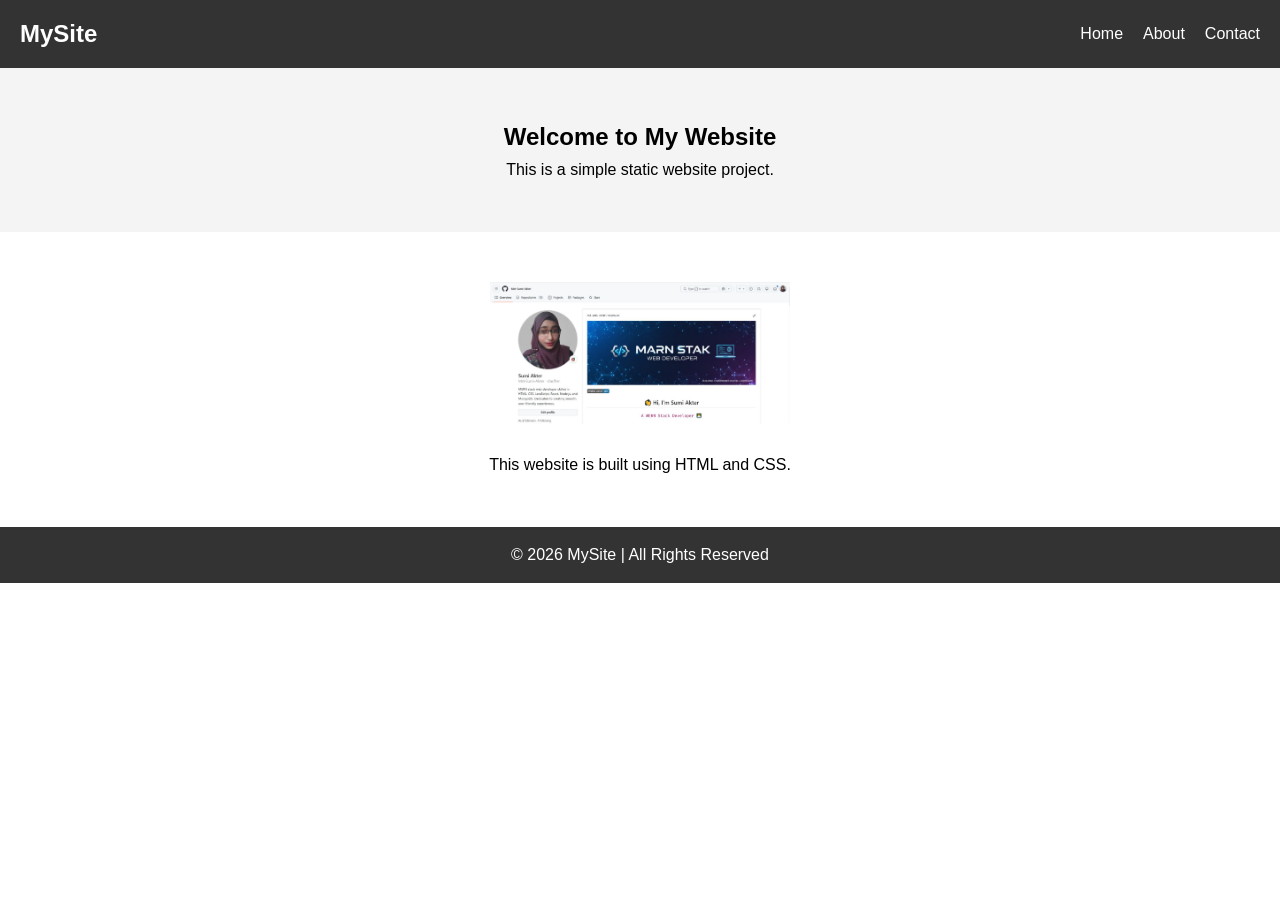
==== index.html @ 9dfef7d5 "creat folder structure" ====
<!DOCTYPE html>
<html lang="en">
<head>
  <meta charset="UTF-8">
  <meta name="viewport" content="width=device-width, initial-scale=1.0">
  <title>Home</title>
  <link rel="stylesheet" href="style.css">
</head>
<body>

  <!-- Navbar -->
  <nav>
    <h2>MySite</h2>
    <ul>
      <li><a href="index.html">Home</a></li>
      <li><a href="about.html">About</a></li>
      <li><a href="contact.html">Contact</a></li>
    </ul>
  </nav>

  <!-- Hero Section -->
  <section class="hero">
    <h1>Welcome to My Website</h1>
    <p>This is a simple static website project.</p>
  </section>

  <!-- Image Section -->
  <section class="content">
    <img src="images/github.JPG" alt="Sample Image">
    <p>This website is built using HTML and CSS.</p>
  </section>

  <!-- Footer -->
  <footer>
    <p>© 2026 MySite | All Rights Reserved</p>
  </footer>

</body>
</html>
---- style.css ----
/* Reset */
* {
  margin: 0;
  padding: 0;
  box-sizing: border-box;
}

/* Body */
body {
  font-family: Arial, sans-serif;
  line-height: 1.6;
}

/* Navbar */
nav {
  display: flex;
  justify-content: space-between;
  align-items: center;
  background: #333;
  color: #fff;
  padding: 15px 20px;
}

nav ul {
  list-style: none;
  display: flex;
}

nav ul li {
  margin-left: 20px;
}

nav ul li a {
  color: white;
  text-decoration: none;
}

/* Hero */
.hero {
  text-align: center;
  padding: 50px;
  background: #f4f4f4;
}

/* Content */
.content {
  padding: 30px;
  text-align: center;
}

.content img {
  width: 300px;
  margin: 20px 0;
}

/* Form */
form {
  display: flex;
  flex-direction: column;
  max-width: 400px;
  margin: auto;
}

form input,
form textarea {
  margin: 10px 0;
  padding: 10px;
}

form button {
  padding: 10px;
  background: #333;
  color: white;
  border: none;
}

/* Footer */
footer {
  text-align: center;
  padding: 15px;
  background: #333;
  color: white;
  margin-top: 20px;
}

/* Responsive Design */
@media (max-width: 768px) {
  nav {
    flex-direction: column;
  }

  nav ul {
    flex-direction: column;
    margin-top: 10px;
  }

  nav ul li {
    margin: 10px 0;
  }

  .content img {
    width: 100%;
  }
}
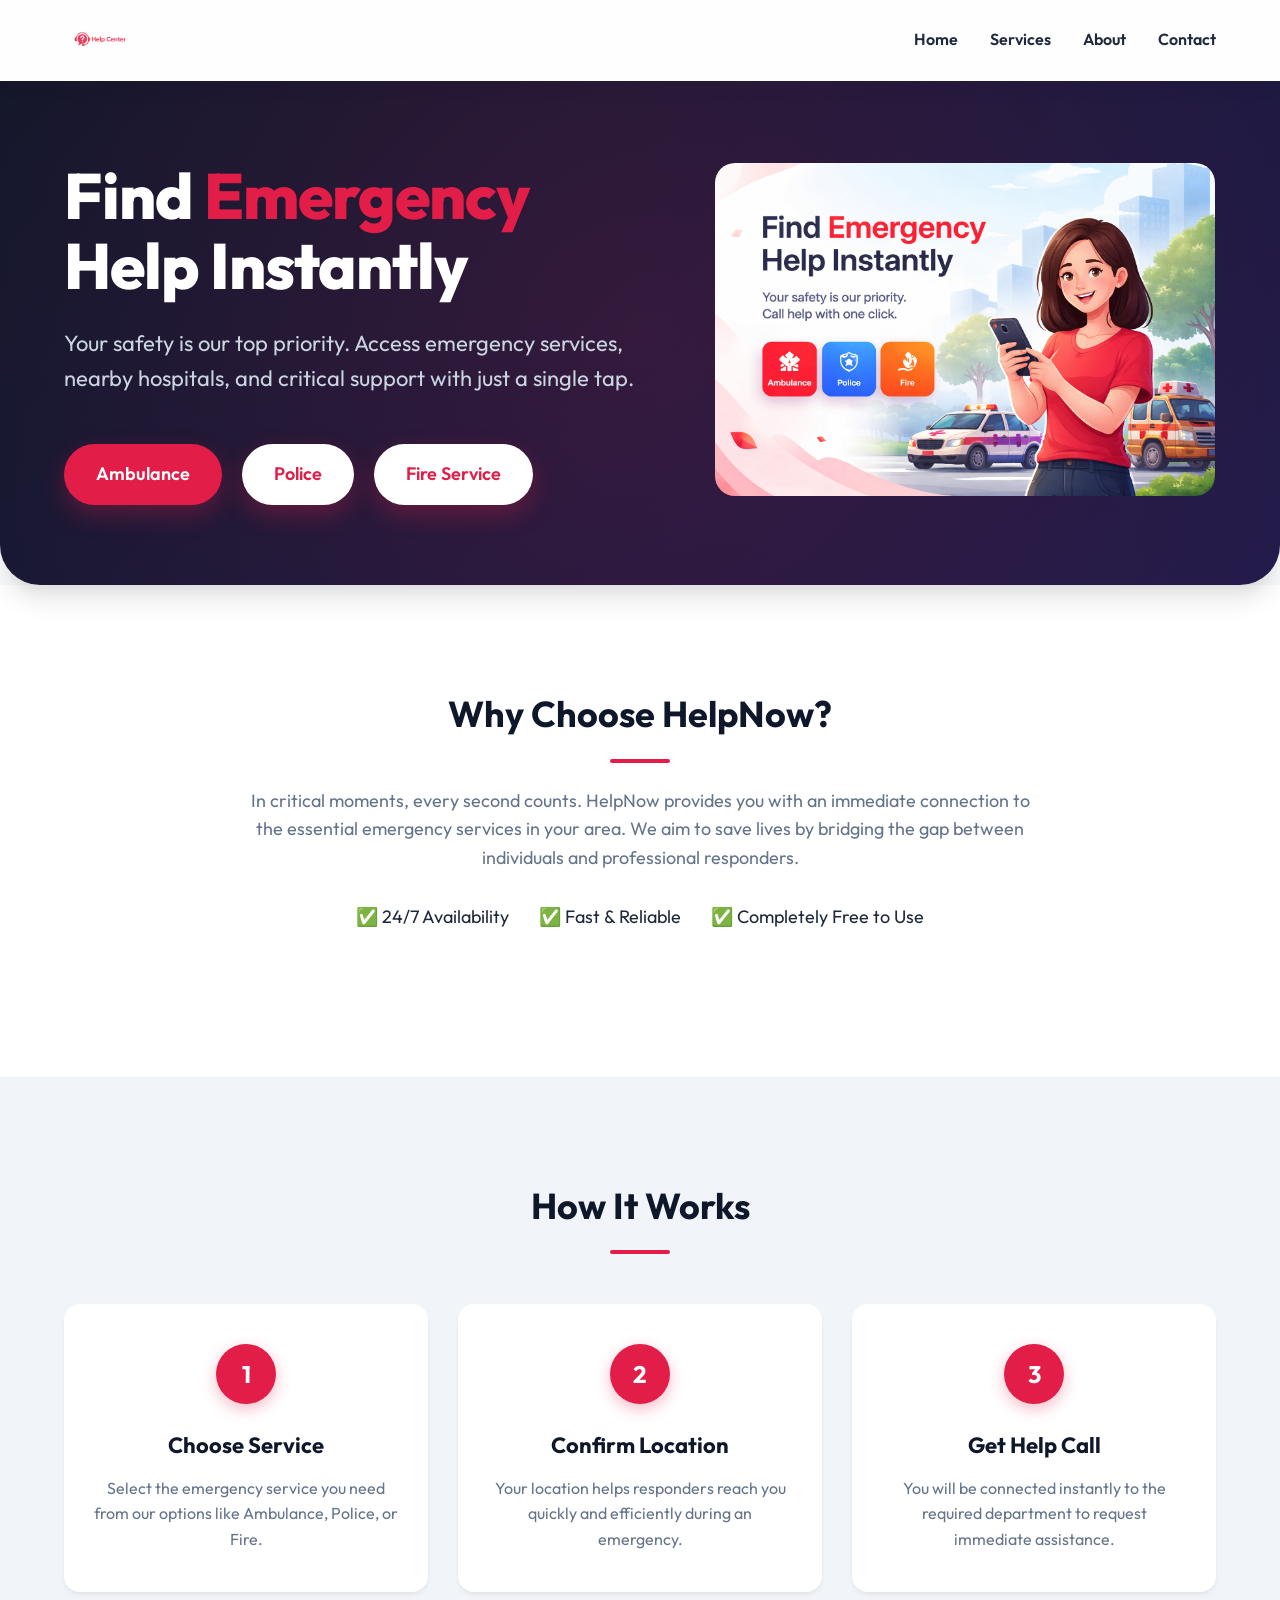
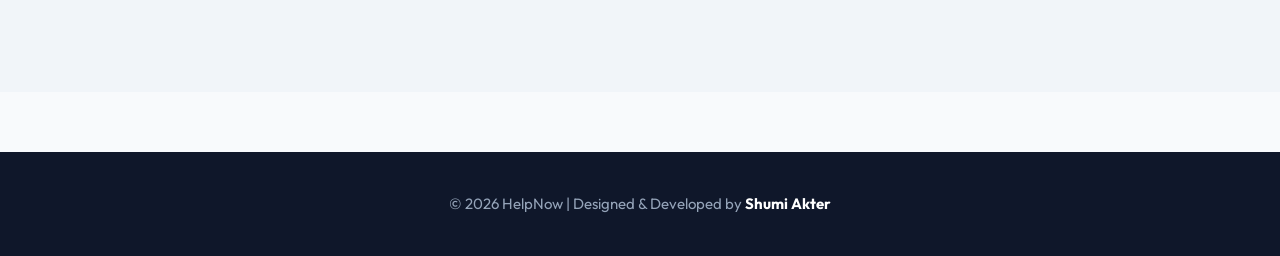
==== commit 0f5237e9: "design complete" ====
--- a/index.html
+++ b/index.html
@@ -3,37 +3,99 @@
 <head>
   <meta charset="UTF-8">
   <meta name="viewport" content="width=device-width, initial-scale=1.0">
-  <title>Home</title>
+  <title>Emergency Help Finder | HelpNow</title>
   <link rel="stylesheet" href="style.css">
 </head>
 <body>
 
-  <!-- Navbar -->
-  <nav>
-    <h2>MySite</h2>
-    <ul>
-      <li><a href="index.html">Home</a></li>
-      <li><a href="about.html">About</a></li>
-      <li><a href="contact.html">Contact</a></li>
-    </ul>
-  </nav>
+<!-- Navbar -->
+<nav class="navbar">
+  <a href="index.html" class="logo">
+    <img src="images/logo.png" alt="HelpNow Logo" style="height: 48px;">
+  </a>
+  <ul class="nav-links">
+    <li><a href="index.html">Home</a></li>
+    <li><a href="services.html">Services</a></li>
+    <li><a href="about.html">About</a></li>
+    <li><a href="contact.html">Contact</a></li>
+  </ul>
+</nav>
 
-  <!-- Hero Section -->
-  <section class="hero">
-    <h1>Welcome to My Website</h1>
-    <p>This is a simple static website project.</p>
-  </section>
+<!-- Hero Section -->
+<section class="hero">
+  <div class="container hero-container">
+    <div class="hero-text">
+      <h1>Find <span>Emergency</span> Help Instantly</h1>
+      <p>Your safety is our top priority. Access emergency services, nearby hospitals, and critical support with just a single tap.</p>
+      <div class="hero-buttons">
+        <a href="#toast-ambulance" class="btn emergency-btn"> Ambulance</a>
+        <a href="#toast-police" class="btn emergency-btn"> Police</a>
+        <a href="#toast-fire" class="btn emergency-btn"> Fire Service</a>
+      </div>
+    </div>
+    <div class="hero-image">
+      <img src="images/image1.png" alt="Emergency Help Finder">
+    </div>
+  </div>
+</section>
 
-  <!-- Image Section -->
-  <section class="content">
-    <img src="images/github.JPG" alt="Sample Image">
-    <p>This website is built using HTML and CSS.</p>
-  </section>
+<!-- Info Section -->
+<section class="info-section">
+  <div class="container">
+    <div class="info-text">
+      <h2 style="text-align: center;">Why Choose HelpNow?</h2>
+      <p style="text-align: center; max-width: 800px; margin: 0 auto 30px;">In critical moments, every second counts. HelpNow provides you with an immediate connection to the essential emergency services in your area. We aim to save lives by bridging the gap between individuals and professional responders.</p>
+      <ul style="display: flex; justify-content: center; gap: 30px; flex-wrap: wrap;">
+        <li>✅ 24/7 Availability</li>
+        <li>✅ Fast & Reliable</li>
+        <li>✅ Completely Free to Use</li>
+      </ul>
+    </div>
+  </div>
+</section>
 
-  <!-- Footer -->
-  <footer>
-    <p>© 2026 MySite | All Rights Reserved</p>
-  </footer>
+<!-- How It Works Section -->
+<section class="how-it-works">
+  <div class="container">
+    <h2>How It Works</h2>
+    <div class="steps-grid">
+      <div class="step-card">
+        <div class="step-number">1</div>
+        <h3>Choose Service</h3>
+        <p>Select the emergency service you need from our options like Ambulance, Police, or Fire.</p>
+      </div>
+      <div class="step-card">
+        <div class="step-number">2</div>
+        <h3>Confirm Location</h3>
+        <p>Your location helps responders reach you quickly and efficiently during an emergency.</p>
+      </div>
+      <div class="step-card">
+        <div class="step-number">3</div>
+        <h3>Get Help Call</h3>
+        <p>You will be connected instantly to the required department to request immediate assistance.</p>
+      </div>
+    </div>
+  </div>
+</section>
+
+<!-- Footer -->
+<footer>
+  <p>© 2026 HelpNow | Designed & Developed by <strong>Shumi Akter</strong></p>
+</footer>
+
+<!-- CSS Toasts -->
+<div id="toast-ambulance" class="css-toast">
+  <span>✅ Connecting to Ambulance... <a href="tel:999" style="color:var(--primary); font-weight:bold; margin-left:10px;">Proceed</a></span>
+  <a href="#" class="toast-close">✖</a>
+</div>
+<div id="toast-police" class="css-toast">
+  <span>✅ Connecting to Police... <a href="tel:999" style="color:var(--primary); font-weight:bold; margin-left:10px;">Proceed</a></span>
+  <a href="#" class="toast-close">✖</a>
+</div>
+<div id="toast-fire" class="css-toast">
+  <span>✅ Connecting to Fire Station... <a href="tel:999" style="color:var(--primary); font-weight:bold; margin-left:10px;">Proceed</a></span>
+  <a href="#" class="toast-close">✖</a>
+</div>
 
 </body>
 </html>
--- a/style.css
+++ b/style.css
@@ -1,104 +1,683 @@
-/* Reset */
+@import url('https://fonts.googleapis.com/css2?family=Outfit:wght@300;400;500;600;700;800&display=swap');
+
+:root {
+  --primary: #2563EB;
+  --primary-hover: #1D4ED8;
+  --danger: #E11D48;
+  --danger-hover: #BE123C;
+  --dark: #0F172A;
+  --light: #F8FAFC;
+  --white: #FFFFFF;
+  --text-main: #1E293B;
+  --text-muted: #64748B;
+  --shadow-sm: 0 4px 6px -1px rgba(0, 0, 0, 0.05), 0 2px 4px -1px rgba(0, 0, 0, 0.03);
+  --shadow-md: 0 10px 15px -3px rgba(0, 0, 0, 0.1), 0 4px 6px -2px rgba(0, 0, 0, 0.05);
+  --shadow-lg: 0 20px 25px -5px rgba(0, 0, 0, 0.1), 0 10px 10px -5px rgba(0, 0, 0, 0.04);
+  --radius: 16px;
+  --transition: all 0.3s cubic-bezier(0.4, 0, 0.2, 1);
+}
+
 * {
   margin: 0;
   padding: 0;
   box-sizing: border-box;
 }
 
-/* Body */
 body {
-  font-family: Arial, sans-serif;
+  font-family: 'Outfit', sans-serif;
+  background-color: var(--light);
+  color: var(--text-main);
   line-height: 1.6;
-}
-
-/* Navbar */
-nav {
+  overflow-x: hidden;
+}
+
+.container {
+  max-width: 1200px;
+  margin: 0 auto;
+  padding: 0 24px;
+}
+
+/* Navbar with Glassmorphism */
+.navbar {
   display: flex;
   justify-content: space-between;
   align-items: center;
-  background: #333;
-  color: #fff;
-  padding: 15px 20px;
-}
-
-nav ul {
+  padding: 16px 5%;
+  background: rgba(255, 255, 255, 0.8);
+  backdrop-filter: blur(12px);
+  -webkit-backdrop-filter: blur(12px);
+  border-bottom: 1px solid rgba(255, 255, 255, 0.3);
+  position: sticky;
+  top: 0;
+  z-index: 1000;
+  box-shadow: 0 4px 30px rgba(0, 0, 0, 0.03);
+}
+
+.logo {
+  font-weight: 800;
+  color: var(--danger);
+  font-size: 28px;
+  letter-spacing: -0.5px;
+  display: flex;
+  align-items: center;
+  gap: 8px;
+  text-decoration: none;
+}
+
+
+.nav-links {
   list-style: none;
   display: flex;
-}
-
-nav ul li {
-  margin-left: 20px;
-}
-
-nav ul li a {
-  color: white;
+  gap: 32px;
+}
+
+.nav-links li a {
   text-decoration: none;
-}
-
-/* Hero */
+  color: var(--text-main);
+  font-weight: 600;
+  font-size: 16px;
+  transition: var(--transition);
+  position: relative;
+  padding: 5px 0;
+}
+
+.nav-links li a::after {
+  content: '';
+  position: absolute;
+  bottom: 0;
+  left: 0;
+  width: 0;
+  height: 2px;
+  background-color: var(--danger);
+  transition: var(--transition);
+  border-radius: 2px;
+}
+
+.nav-links li a:hover {
+  color: var(--danger);
+}
+
+.nav-links li a:hover::after {
+  width: 100%;
+}
+
+/* Hero Section */
 .hero {
+  position: relative;
+  padding: 80px 20px;
+  background: linear-gradient(135deg, var(--dark) 0%, #1E1B4B 100%);
+  color: var(--white);
+  border-radius: 0 0 40px 40px;
+  box-shadow: var(--shadow-lg);
+  overflow: hidden;
+}
+
+.hero::before {
+  content: '';
+  position: absolute;
+  top: -50%;
+  left: -50%;
+  width: 200%;
+  height: 200%;
+  background: radial-gradient(circle, rgba(225, 29, 72, 0.15) 0%, transparent 60%);
+  animation: pulseBg 10s infinite alternate;
+}
+
+@keyframes pulseBg {
+  0% {
+    transform: scale(1);
+  }
+
+  100% {
+    transform: scale(1.1);
+  }
+}
+
+.hero .container {
+  position: relative;
+  z-index: 10;
+}
+
+.hero-container {
+  display: flex;
+  align-items: center;
+  gap: 50px;
+  text-align: left;
+}
+
+.hero-text {
+  flex: 1.2;
+}
+
+.hero-image {
+  flex: 1;
+}
+
+.hero-image img {
+  width: 100%;
+  max-width: 500px;
+  border-radius: 20px;
+  animation: float 4s ease-in-out infinite;
+}
+
+@keyframes float {
+  0% {
+    transform: translateY(0px);
+  }
+
+  50% {
+    transform: translateY(-15px);
+  }
+
+  100% {
+    transform: translateY(0px);
+  }
+}
+
+.hero h1 {
+  font-size: clamp(40px, 5vw, 64px);
+  font-weight: 800;
+  line-height: 1.1;
+  margin-bottom: 24px;
+  letter-spacing: -1px;
+}
+
+.hero h1 span {
+  color: var(--danger);
+}
+
+.hero p {
+  font-size: clamp(18px, 2vw, 22px);
+  color: #CBD5E1;
+  margin-bottom: 48px;
+  max-width: 600px;
+}
+
+.hero-buttons {
+  display: flex;
+  justify-content: flex-start;
+  gap: 20px;
+  flex-wrap: wrap;
+}
+
+/* Buttons */
+.btn {
+  display: inline-flex;
+  align-items: center;
+  justify-content: center;
+  padding: 16px 32px;
+  border-radius: 100px;
+  font-weight: 600;
+  font-size: 18px;
+  text-decoration: none;
+  transition: var(--transition);
+  cursor: pointer;
+  border: none;
+  font-family: inherit;
+  gap: 10px;
+}
+
+.emergency-btn {
+  background: var(--white);
+  color: var(--danger);
+  box-shadow: 0 10px 25px rgba(225, 29, 72, 0.3);
+  position: relative;
+  overflow: hidden;
+  z-index: 1;
+}
+
+.emergency-btn::before {
+  content: '';
+  position: absolute;
+  top: 0;
+  left: 0;
+  width: 100%;
+  height: 100%;
+  background: var(--danger);
+  z-index: -1;
+  transition: transform 0.4s cubic-bezier(0.4, 0, 0.2, 1);
+  transform: scaleX(0);
+  transform-origin: left;
+}
+
+.emergency-btn:hover {
+  color: var(--white);
+  transform: translateY(-5px);
+  box-shadow: 0 15px 30px rgba(225, 29, 72, 0.5);
+}
+
+.emergency-btn:hover::before {
+  transform: scaleX(1);
+}
+
+@keyframes pulseRing {
+  0% {
+    box-shadow: 0 0 0 0 rgba(225, 29, 72, 0.4);
+  }
+
+  70% {
+    box-shadow: 0 0 0 20px rgba(225, 29, 72, 0);
+  }
+
+  100% {
+    box-shadow: 0 0 0 0 rgba(225, 29, 72, 0);
+  }
+}
+
+.emergency-btn:first-child {
+  animation: pulseRing 2s infinite;
+  background: var(--danger);
+  color: var(--white);
+}
+
+.emergency-btn:first-child::before {
+  background: var(--danger-hover);
+}
+
+.btn-call {
+  background: var(--primary);
+  color: var(--white);
+  padding: 12px 24px;
+  font-size: 16px;
+  width: 100%;
+}
+
+.btn-call:hover {
+  background: var(--primary-hover);
+  transform: translateY(-3px);
+  box-shadow: 0 8px 20px rgba(37, 99, 235, 0.3);
+}
+
+/* Sections General */
+section:not(.hero) {
+  padding: 100px 0;
+}
+
+section h2 {
   text-align: center;
-  padding: 50px;
-  background: #f4f4f4;
-}
-
-/* Content */
-.content {
-  padding: 30px;
-  text-align: center;
-}
-
-.content img {
-  width: 300px;
-  margin: 20px 0;
-}
-
-/* Form */
+  font-size: 36px;
+  font-weight: 700;
+  margin-bottom: 48px;
+  color: var(--dark);
+  position: relative;
+}
+
+section h2::after {
+  content: '';
+  display: block;
+  width: 60px;
+  height: 4px;
+  background: var(--danger);
+  margin: 16px auto 0;
+  border-radius: 2px;
+}
+
+/* Services */
+.service-grid {
+  display: grid;
+  grid-template-columns: repeat(auto-fit, minmax(300px, 1fr));
+  gap: 32px;
+  margin-top: 40px;
+}
+
+.card {
+  background: var(--white);
+  padding: 32px;
+  border-radius: var(--radius);
+  box-shadow: var(--shadow-md);
+  transition: var(--transition);
+  border: 1px solid rgba(0, 0, 0, 0.03);
+  position: relative;
+  overflow: hidden;
+}
+
+.card::before {
+  content: '';
+  position: absolute;
+  top: 0;
+  left: 0;
+  width: 4px;
+  height: 100%;
+  background: var(--primary);
+  transition: var(--transition);
+}
+
+.card:nth-child(2)::before {
+  background: #10B981;
+}
+
+.card:nth-child(3)::before {
+  background: var(--danger);
+}
+
+.card:hover {
+  transform: translateY(-10px);
+  box-shadow: var(--shadow-lg);
+}
+
+.card:hover::before {
+  width: 10px;
+}
+
+.card h3 {
+  font-size: 24px;
+  font-weight: 700;
+  margin-bottom: 16px;
+  color: var(--dark);
+}
+
+.card p {
+  color: var(--text-muted);
+  margin-bottom: 12px;
+  font-size: 16px;
+  display: flex;
+  align-items: center;
+  gap: 8px;
+}
+
+.card p::before {
+  content: '🔹';
+  font-size: 12px;
+}
+
+/* Forms */
+.contact-form-wrapper {
+  max-width: 600px;
+  margin: 0 auto;
+  background: var(--white);
+  padding: 48px;
+  border-radius: var(--radius);
+  box-shadow: var(--shadow-md);
+}
+
 form {
   display: flex;
   flex-direction: column;
-  max-width: 400px;
-  margin: auto;
-}
-
-form input,
-form textarea {
-  margin: 10px 0;
-  padding: 10px;
-}
-
-form button {
-  padding: 10px;
-  background: #333;
-  color: white;
-  border: none;
+  gap: 24px;
+}
+
+.input-group {
+  position: relative;
+}
+
+input,
+textarea {
+  width: 100%;
+  padding: 16px 20px;
+  border-radius: 12px;
+  border: 2px solid #E2E8F0;
+  background: #F8FAFC;
+  font-size: 16px;
+  font-family: inherit;
+  transition: var(--transition);
+  color: var(--text-main);
+  outline: none;
+}
+
+textarea {
+  min-height: 150px;
+  resize: vertical;
+}
+
+input:focus,
+textarea:focus {
+  border-color: var(--primary);
+  background: var(--white);
+  box-shadow: 0 0 0 4px rgba(37, 99, 235, 0.1);
+}
+
+button.btn-submit {
+  background: var(--primary);
+  color: var(--white);
+  padding: 18px;
+  font-size: 18px;
+  border-radius: 12px;
+  width: 100%;
+  margin-top: 10px;
+}
+
+button.btn-submit:hover {
+  background: var(--primary-hover);
+  transform: translateY(-3px);
+  box-shadow: 0 10px 25px rgba(37, 99, 235, 0.3);
 }
 
 /* Footer */
 footer {
   text-align: center;
-  padding: 15px;
-  background: #333;
-  color: white;
-  margin-top: 20px;
-}
-
-/* Responsive Design */
+  padding: 40px 20px;
+  background: var(--dark);
+  color: #94A3B8;
+  margin-top: 60px;
+  font-size: 15px;
+}
+
+footer p {
+  margin: 0;
+}
+
+footer strong {
+  color: var(--white);
+}
+
+/* About Page Specific */
+.about .container {
+  max-width: 800px;
+  text-align: center;
+}
+
+.about p {
+  font-size: 18px;
+  color: var(--text-muted);
+  margin-bottom: 24px;
+}
+
+/* New Sections */
+.info-section {
+  background: var(--white);
+  padding: 100px 0;
+}
+
+.info-container {
+  display: flex;
+  align-items: center;
+  gap: 60px;
+}
+
+.info-text {
+  flex: 1;
+}
+
+.info-text h2 {
+  text-align: center;
+  margin-bottom: 24px;
+}
+
+.info-text h2::after {
+  margin: 16px auto 0;
+}
+
+.info-text p {
+  color: var(--text-muted);
+  font-size: 18px;
+  margin-bottom: 24px;
+}
+
+.info-text ul {
+  list-style: none;
+  margin-bottom: 30px;
+}
+
+.info-text ul li {
+  font-size: 18px;
+  color: var(--text-main);
+  margin-bottom: 15px;
+  display: flex;
+  align-items: center;
+  gap: 10px;
+}
+
+.info-image {
+  flex: 1;
+}
+
+.info-image img {
+  width: 100%;
+  border-radius: 20px;
+  box-shadow: var(--shadow-lg);
+  transition: var(--transition);
+}
+
+.info-image img:hover {
+  transform: scale(1.02);
+}
+
+.how-it-works {
+  background: #F1F5F9;
+}
+
+.steps-grid {
+  display: grid;
+  grid-template-columns: repeat(auto-fit, minmax(250px, 1fr));
+  gap: 30px;
+  margin-top: 50px;
+}
+
+.step-card {
+  background: var(--white);
+  padding: 40px 30px;
+  border-radius: var(--radius);
+  text-align: center;
+  box-shadow: var(--shadow-sm);
+  transition: var(--transition);
+  position: relative;
+}
+
+.step-card:hover {
+  transform: translateY(-8px);
+  box-shadow: var(--shadow-md);
+}
+
+.step-number {
+  width: 60px;
+  height: 60px;
+  background: var(--danger);
+  color: var(--white);
+  font-size: 24px;
+  font-weight: 700;
+  display: flex;
+  align-items: center;
+  justify-content: center;
+  border-radius: 50%;
+  margin: 0 auto 24px;
+  box-shadow: 0 5px 15px rgba(225, 29, 72, 0.3);
+}
+
+.step-card h3 {
+  font-size: 22px;
+  color: var(--dark);
+  margin-bottom: 12px;
+}
+
+.step-card p {
+  color: var(--text-muted);
+  font-size: 16px;
+}
+
+/* CSS Only Toasts */
+.css-toast {
+  position: fixed;
+  top: 100px;
+  right: 30px;
+  background: var(--white);
+  color: var(--text-main);
+  padding: 16px 24px;
+  border-radius: 12px;
+  box-shadow: 0 10px 40px rgba(0, 0, 0, 0.1);
+  display: flex;
+  align-items: center;
+  gap: 12px;
+  font-weight: 500;
+  transform: translateX(150%);
+  transition: transform 0.4s cubic-bezier(0.4, 0, 0.2, 1);
+  border-left: 5px solid #10B981;
+  z-index: 9999;
+}
+
+.css-toast:target {
+  transform: translateX(0);
+}
+
+.toast-close {
+  color: var(--text-muted);
+  text-decoration: none;
+  font-weight: bold;
+  font-size: 16px;
+  margin-left: 15px;
+}
+
+.toast-close:hover {
+  color: var(--danger);
+}
+
+/* Responsive */
 @media (max-width: 768px) {
-  nav {
+  .info-container {
     flex-direction: column;
-  }
-
-  nav ul {
+    gap: 40px;
+  }
+
+  .info-text h2 {
+    text-align: center;
+  }
+
+  .info-text h2::after {
+    margin: 16px auto 0;
+  }
+
+  .info-text ul li {
+    justify-content: center;
+  }
+
+  .info-text form,
+  .info-text a.btn {
+    display: table;
+    margin: 0 auto;
+  }
+
+  .navbar {
+    padding: 20px;
+    flex-wrap: wrap;
+  }
+
+  .nav-links {
+    margin-top: 20px;
+    width: 100%;
+    justify-content: center;
+    gap: 20px;
+  }
+
+  .hero {
+    padding: 80px 20px 60px;
+    border-radius: 0 0 24px 24px;
+  }
+
+  .hero-container {
     flex-direction: column;
-    margin-top: 10px;
-  }
-
-  nav ul li {
-    margin: 10px 0;
-  }
-
-  .content img {
-    width: 100%;
+    text-align: center;
+    gap: 40px;
+  }
+
+  .hero p {
+    margin-left: auto;
+    margin-right: auto;
+  }
+
+  .hero-buttons {
+    justify-content: center;
+  }
+
+  .contact-form-wrapper {
+    padding: 30px 20px;
   }
 }
